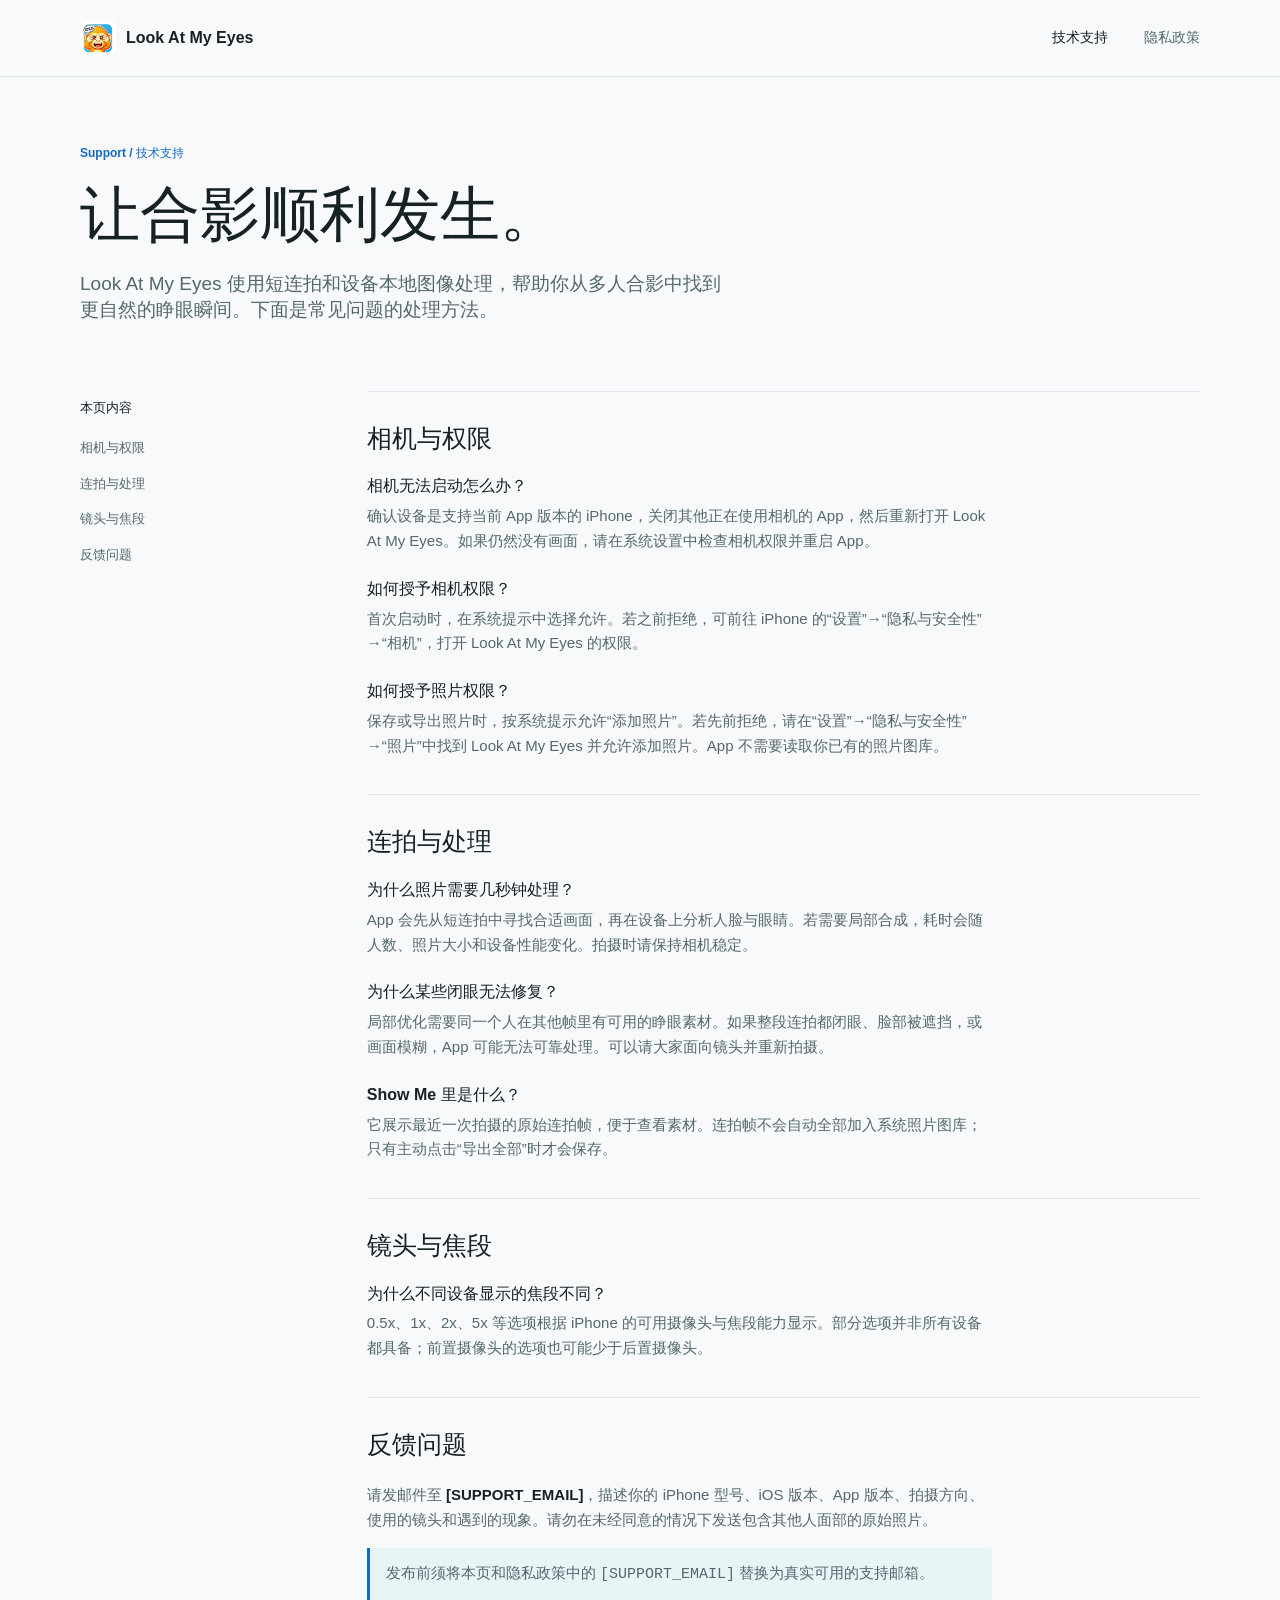
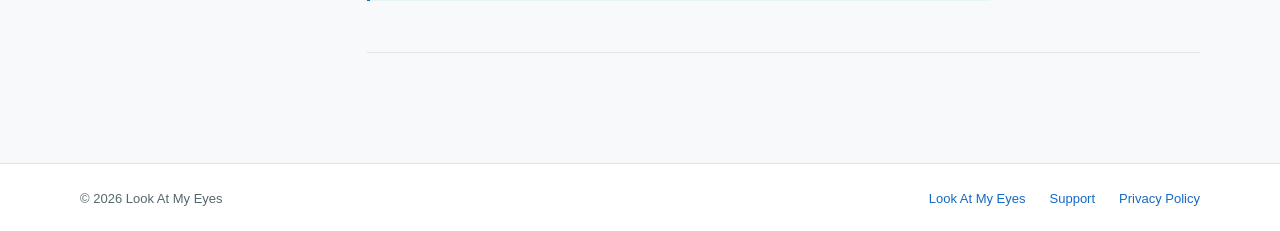
==== support.html @ ac71030d "Create Look At My Eyes support website" ====
<!doctype html>
<html lang="zh-CN">
<head>
  <meta charset="utf-8">
  <meta name="viewport" content="width=device-width, initial-scale=1">
  <meta name="theme-color" content="#f7f9fb">
  <meta name="description" content="Look At My Eyes 技术支持：相机与照片权限、连拍处理、闭眼优化、焦段选择和问题反馈。">
  <title>技术支持 | Look At My Eyes</title>
  <link rel="icon" type="image/png" href="assets/app-icon.png">
  <link rel="stylesheet" href="styles.css">
</head>
<body>
  <header class="site-header">
    <nav class="nav shell" aria-label="主导航">
      <a class="brand" href="index.html"><img src="assets/app-icon.png" width="36" height="36" alt=""><span>Look At My Eyes</span></a>
      <div class="nav-links"><a href="support.html" aria-current="page">技术支持</a><a href="privacy.html">隐私政策</a></div>
    </nav>
  </header>
  <main class="document shell">
    <header class="document-header">
      <p class="eyebrow">Support / 技术支持</p>
      <h1>让合影顺利发生。</h1>
      <p class="lead">Look At My Eyes 使用短连拍和设备本地图像处理，帮助你从多人合影中找到更自然的睁眼瞬间。下面是常见问题的处理方法。</p>
    </header>
    <div class="document-grid">
      <aside class="document-aside" aria-label="本页内容">
        <strong>本页内容</strong>
        <a href="#camera">相机与权限</a>
        <a href="#processing">连拍与处理</a>
        <a href="#lenses">镜头与焦段</a>
        <a href="#contact">反馈问题</a>
      </aside>
      <div class="document-body">
        <section id="camera" class="document-section">
          <h2>相机与权限</h2>
          <div class="qa"><h3>相机无法启动怎么办？</h3><p>确认设备是支持当前 App 版本的 iPhone，关闭其他正在使用相机的 App，然后重新打开 Look At My Eyes。如果仍然没有画面，请在系统设置中检查相机权限并重启 App。</p></div>
          <div class="qa"><h3>如何授予相机权限？</h3><p>首次启动时，在系统提示中选择允许。若之前拒绝，可前往 iPhone 的“设置”→“隐私与安全性”→“相机”，打开 Look At My Eyes 的权限。</p></div>
          <div class="qa"><h3>如何授予照片权限？</h3><p>保存或导出照片时，按系统提示允许“添加照片”。若先前拒绝，请在“设置”→“隐私与安全性”→“照片”中找到 Look At My Eyes 并允许添加照片。App 不需要读取你已有的照片图库。</p></div>
        </section>
        <section id="processing" class="document-section">
          <h2>连拍与处理</h2>
          <div class="qa"><h3>为什么照片需要几秒钟处理？</h3><p>App 会先从短连拍中寻找合适画面，再在设备上分析人脸与眼睛。若需要局部合成，耗时会随人数、照片大小和设备性能变化。拍摄时请保持相机稳定。</p></div>
          <div class="qa"><h3>为什么某些闭眼无法修复？</h3><p>局部优化需要同一个人在其他帧里有可用的睁眼素材。如果整段连拍都闭眼、脸部被遮挡，或画面模糊，App 可能无法可靠处理。可以请大家面向镜头并重新拍摄。</p></div>
          <div class="qa"><h3>Show Me 里是什么？</h3><p>它展示最近一次拍摄的原始连拍帧，便于查看素材。连拍帧不会自动全部加入系统照片图库；只有主动点击“导出全部”时才会保存。</p></div>
        </section>
        <section id="lenses" class="document-section">
          <h2>镜头与焦段</h2>
          <div class="qa"><h3>为什么不同设备显示的焦段不同？</h3><p>0.5x、1x、2x、5x 等选项根据 iPhone 的可用摄像头与焦段能力显示。部分选项并非所有设备都具备；前置摄像头的选项也可能少于后置摄像头。</p></div>
        </section>
        <section id="contact" class="document-section">
          <h2>反馈问题</h2>
          <p>请发邮件至 <strong class="placeholder">[SUPPORT_EMAIL]</strong>，描述你的 iPhone 型号、iOS 版本、App 版本、拍摄方向、使用的镜头和遇到的现象。请勿在未经同意的情况下发送包含其他人面部的原始照片。</p>
          <p class="notice">发布前须将本页和隐私政策中的 <code>[SUPPORT_EMAIL]</code> 替换为真实可用的支持邮箱。</p>
        </section>
      </div>
    </div>
  </main>
  <footer class="site-footer"><div class="shell footer-inner"><span>© 2026 Look At My Eyes</span><div><a href="index.html">Look At My Eyes</a><a href="support.html">Support</a><a href="privacy.html">Privacy Policy</a></div></div></footer>
</body>
</html>
---- styles.css ----
:root {
  color-scheme: light;
  --paper: #f7f9fb;
  --surface: #fff;
  --ink: #162124;
  --muted: #55686d;
  --line: #dce6e8;
  --blue: #1469c4;
  --blue-dark: #0753a3;
  --aqua: #e7f5f7;
  --focus: #eead38;
  font-family: -apple-system, BlinkMacSystemFont, "SF Pro Text", "PingFang SC", "Helvetica Neue", sans-serif;
  font-synthesis: none;
  letter-spacing: 0;
}
*, *::before, *::after { box-sizing: border-box; }
html { scroll-behavior: smooth; }
body { margin: 0; background: var(--paper); color: var(--ink); line-height: 1.65; }
img { display: block; max-width: 100%; }
a { color: var(--blue); text-decoration: none; }
a:hover { color: var(--blue-dark); }
a:focus-visible { outline: 3px solid var(--focus); outline-offset: 4px; border-radius: 3px; }
.shell { width: min(100% - 48px, 1120px); margin-inline: auto; }
.site-header { background: rgba(247, 249, 251, .96); border-bottom: 1px solid var(--line); }
.nav { display: flex; align-items: center; justify-content: space-between; min-height: 76px; gap: 20px; }
.brand { display: inline-flex; align-items: center; gap: 10px; color: var(--ink); font-weight: 750; white-space: nowrap; }
.brand img { width: 36px; height: 36px; border-radius: 8px; }
.nav-links { display: flex; align-items: center; gap: clamp(12px, 3vw, 36px); }
.nav-links a { color: var(--muted); font-size: 14px; white-space: nowrap; }
.nav-links a[aria-current="page"] { color: var(--ink); font-weight: 700; }
.eyebrow { margin: 0 0 18px; color: var(--blue); font-size: 12px; font-weight: 750; line-height: 1.4; }
h1, h2, h3, p { margin-top: 0; }
h1, h2, h3 { line-height: 1.18; letter-spacing: 0; }
.hero { display: grid; grid-template-columns: minmax(0, 1.1fr) minmax(0, .9fr); align-items: center; gap: clamp(40px, 6vw, 96px); padding-block: clamp(54px, 7vw, 100px) 70px; }
.hero h1 { font-size: clamp(52px, 6.5vw, 88px); font-weight: 780; margin-bottom: 20px; }
.period { color: var(--blue); }
.lead { font-size: clamp(20px, 2.3vw, 25px); font-weight: 650; line-height: 1.4; }
.intro { color: var(--muted); max-width: 53ch; font-size: 16px; }
.hero-actions { display: flex; align-items: center; flex-wrap: wrap; gap: 24px; margin-top: 32px; }
.button { display: inline-flex; align-items: center; justify-content: center; gap: 15px; min-height: 48px; padding: 10px 20px; border-radius: 6px; font-size: 14px; font-weight: 700; }
.button-primary { background: var(--blue); color: #fff; }
.button-primary:hover { background: var(--blue-dark); color: #fff; }
.button-outline { border: 1px solid var(--blue); color: var(--blue); }
.button-outline:hover { border-color: var(--blue-dark); background: #fff; }
.text-link { font-size: 14px; font-weight: 700; white-space: nowrap; }
.hero-art { display: flex; flex-direction: column; align-items: center; justify-content: center; gap: 26px; }
.app-icon-display { width: min(100%, 330px); aspect-ratio: 1; }
.app-icon-display img { width: 100%; height: 100%; object-fit: contain; border-radius: 22%; }
.art-caption { color: var(--muted); font-size: 13px; text-align: center; }
.feature-band { background: var(--surface); border-block: 1px solid var(--line); }
.feature-grid { display: grid; grid-template-columns: minmax(0, .95fr) minmax(0, 1.05fr); gap: 64px; padding-block: 72px; }
.feature-intro h2, .privacy-note h2, .contact-inner h2 { font-size: clamp(26px, 3vw, 38px); }
.features { border-top: 1px solid var(--line); }
.feature { display: grid; grid-template-columns: 42px minmax(0, 1fr); gap: 16px; padding-block: 18px; border-bottom: 1px solid var(--line); }
.feature-mark { color: var(--blue); font-size: 12px; font-weight: 750; font-variant-numeric: tabular-nums; }
.feature h3 { font-size: 17px; margin-bottom: 6px; }
.feature p { color: var(--muted); margin-bottom: 0; font-size: 14px; }
.privacy-note { display: grid; grid-template-columns: 64px minmax(0, 1fr) auto; align-items: center; gap: 24px; padding-block: 76px; }
.privacy-symbol { display: grid; place-items: center; width: 56px; height: 56px; border: 1px solid #98cdd6; border-radius: 50%; background: var(--aqua); color: #177c92; font-size: 30px; }
.privacy-note h2 { margin-bottom: 12px; }
.privacy-note p:last-child { max-width: 64ch; color: var(--muted); margin-bottom: 0; }
.contact-band { background: var(--aqua); border-top: 1px solid #cfe7eb; }
.contact-inner { display: flex; justify-content: space-between; align-items: center; gap: 30px; padding-block: 55px; }
.contact-inner h2 { max-width: 25ch; margin-bottom: 0; }
.site-footer { border-top: 1px solid var(--line); background: var(--surface); }
.footer-inner { display: flex; justify-content: space-between; gap: 20px; flex-wrap: wrap; padding-block: 24px; color: var(--muted); font-size: 13px; }
.footer-inner > div { display: flex; flex-wrap: wrap; gap: 24px; }
.document { padding-block: 68px 110px; }
.document-header { max-width: 800px; padding-bottom: 48px; }
.document-header h1 { font-size: clamp(38px, 5vw, 60px); margin-bottom: 20px; }
.document-header .lead { color: var(--muted); font-size: 19px; font-weight: 450; max-width: 62ch; }
.date { font-size: 13px; color: var(--muted); margin-top: 20px; }
.document-grid { display: grid; grid-template-columns: 210px minmax(0, 1fr); gap: clamp(40px, 6vw, 100px); }
.document-aside { display: flex; flex-direction: column; gap: 14px; align-self: start; position: sticky; top: 24px; padding-top: 6px; font-size: 13px; }
.document-aside strong { color: var(--ink); margin-bottom: 5px; }
.document-aside a { color: var(--muted); }
.document-aside a:hover { color: var(--blue); }
.document-body { min-width: 0; border-top: 1px solid var(--line); }
.document-section { padding-block: 32px 36px; border-bottom: 1px solid var(--line); scroll-margin-top: 24px; }
.document-section h2 { font-size: 25px; margin-bottom: 24px; }
.document-section p { color: var(--muted); max-width: 75ch; font-size: 15px; }
.qa + .qa { margin-top: 26px; }
.qa h3 { font-size: 16px; margin-bottom: 8px; }
.qa p { margin-bottom: 0; }
.placeholder { color: var(--ink); overflow-wrap: anywhere; }
.notice { padding: 13px 16px; background: var(--aqua); border-left: 3px solid var(--blue); border-radius: 0 4px 4px 0; }
code { overflow-wrap: anywhere; }
@media (max-width: 760px) {
  .shell { width: min(100% - 36px, 1120px); }
  .nav { min-height: 64px; }
  .brand { font-size: 13px; }
  .brand img { width: 30px; height: 30px; }
  .nav-links { gap: 12px; }
  .nav-links a { font-size: 12px; }
  .hero { grid-template-columns: 1fr; gap: 42px; padding-block: 52px 60px; }
  .hero h1 { font-size: clamp(48px, 12vw, 72px); }
  .hero-art { align-items: flex-start; }
  .app-icon-display { width: min(68vw, 280px); margin-inline: auto; }
  .art-caption { align-self: center; }
  .feature-grid { grid-template-columns: 1fr; gap: 28px; padding-block: 55px; }
  .privacy-note { grid-template-columns: 48px minmax(0, 1fr); gap: 15px; padding-block: 55px; }
  .privacy-symbol { width: 44px; height: 44px; font-size: 25px; }
  .privacy-note > .text-link { grid-column: 2; }
  .contact-inner { align-items: flex-start; flex-direction: column; }
  .document { padding-block: 52px 75px; }
  .document-header { padding-bottom: 20px; }
  .document-grid { grid-template-columns: 1fr; gap: 25px; }
  .document-aside { position: static; display: flex; flex-direction: row; flex-wrap: wrap; gap: 10px 17px; padding-bottom: 16px; }
  .document-aside strong { flex-basis: 100%; }
}
@media (max-width: 390px) {
  .nav { align-items: flex-start; flex-direction: column; gap: 7px; padding-block: 11px; }
  .nav-links { padding-left: 40px; }
  .hero-actions { gap: 18px; }
}
@media (prefers-reduced-motion: reduce) { html { scroll-behavior: auto; } }
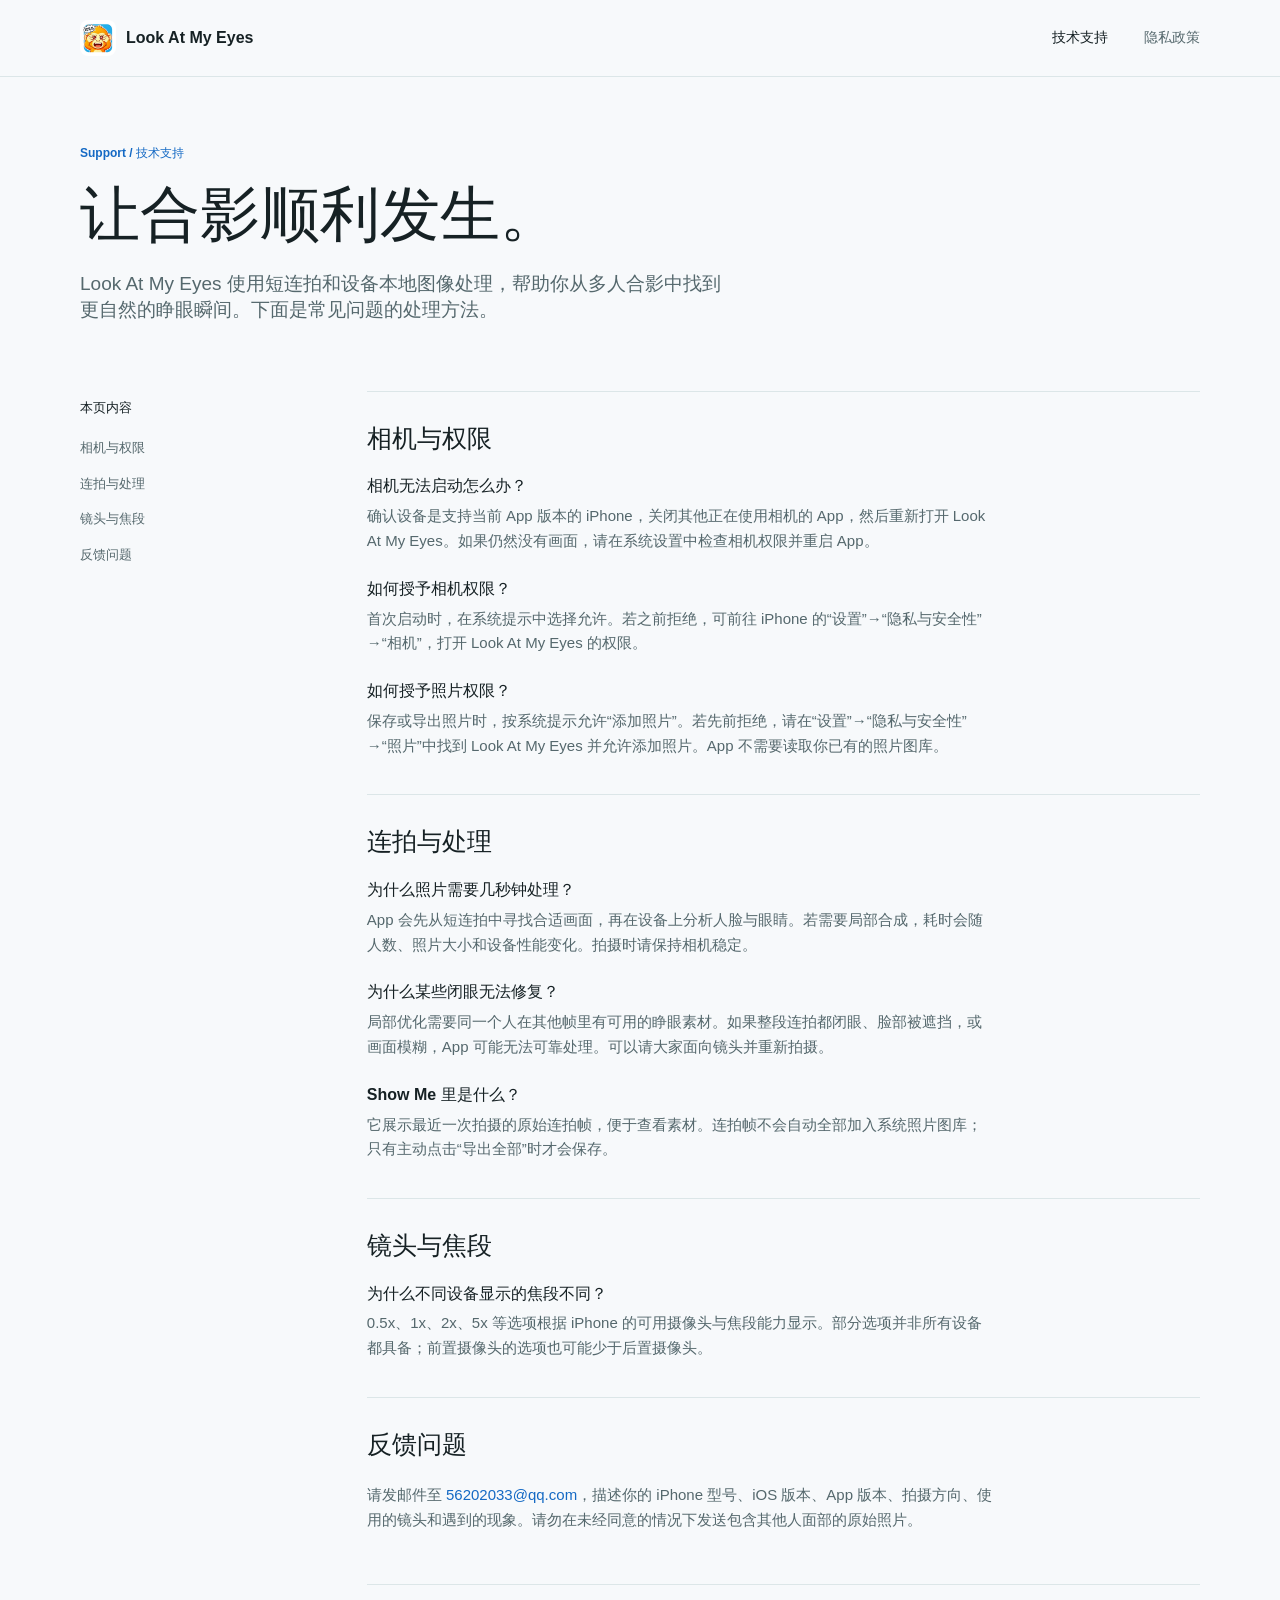
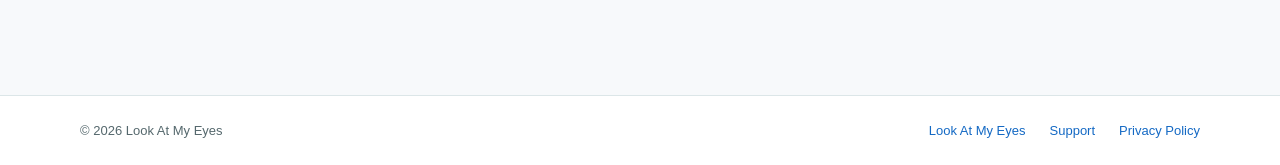
==== commit e328d9b0: "Add support contact and Pages URLs" ====
--- a/support.html
+++ b/support.html
@@ -49,8 +49,7 @@
         </section>
         <section id="contact" class="document-section">
           <h2>反馈问题</h2>
-          <p>请发邮件至 <strong class="placeholder">[SUPPORT_EMAIL]</strong>，描述你的 iPhone 型号、iOS 版本、App 版本、拍摄方向、使用的镜头和遇到的现象。请勿在未经同意的情况下发送包含其他人面部的原始照片。</p>
-          <p class="notice">发布前须将本页和隐私政策中的 <code>[SUPPORT_EMAIL]</code> 替换为真实可用的支持邮箱。</p>
+          <p>请发邮件至 <a href="mailto:56202033@qq.com">56202033@qq.com</a>，描述你的 iPhone 型号、iOS 版本、App 版本、拍摄方向、使用的镜头和遇到的现象。请勿在未经同意的情况下发送包含其他人面部的原始照片。</p>
         </section>
       </div>
     </div>
